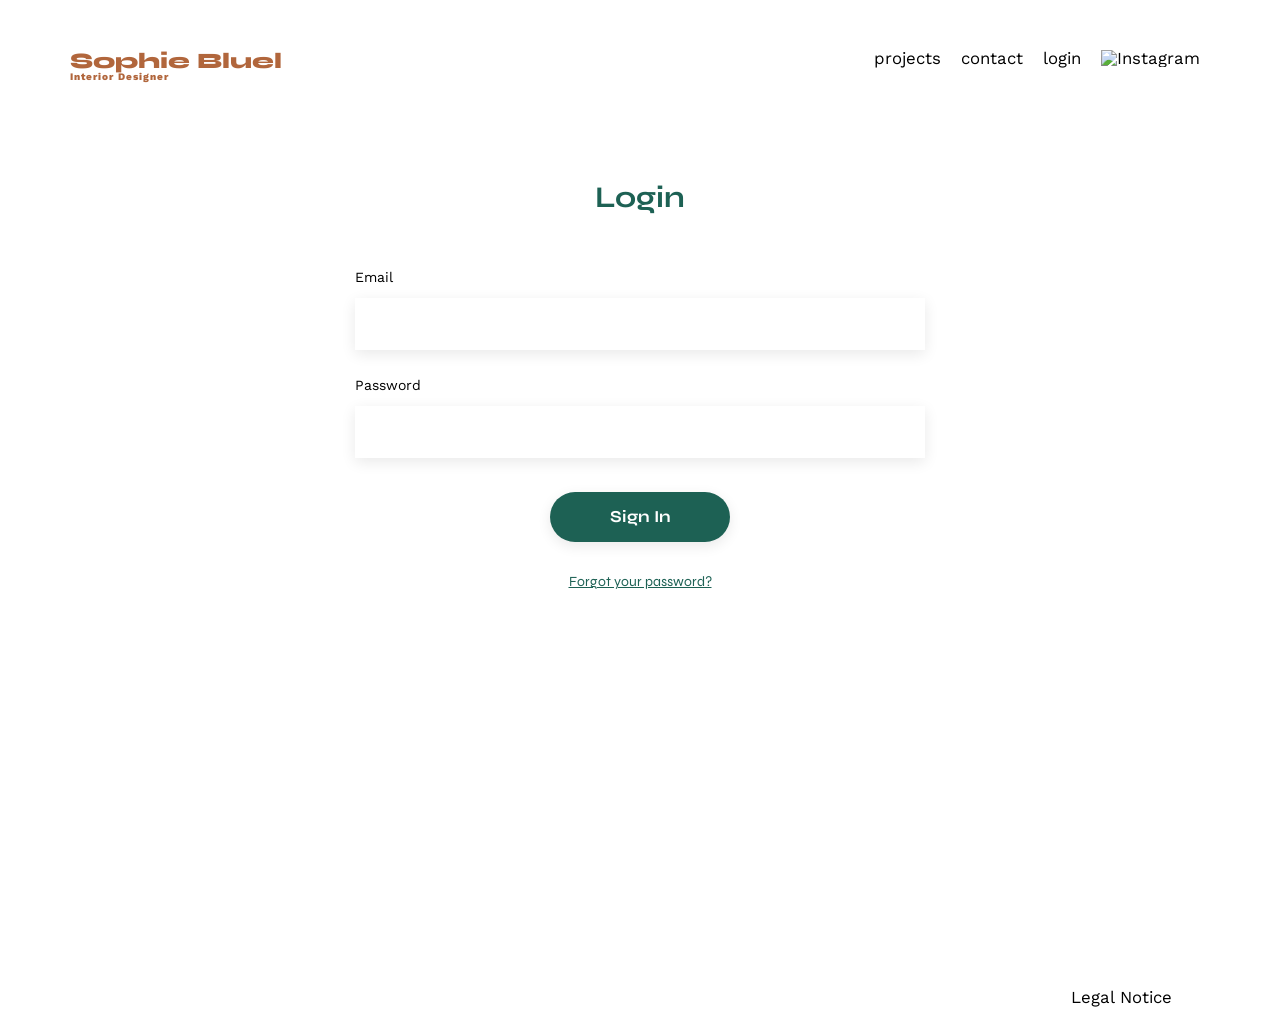
==== FrontEnd/login.html @ ebe4f07c "Steo 2.1: Designing Integration of the Form Page" ====
<!DOCTYPE html>
<html lang="fr">
<head>
	<meta charset="UTF-8">
	<title>Sophie Bluel - Interior Designer</title>
	<meta name="viewport" content="width=device-width, initial-scale=1.0">
	<link rel="preconnect" href="https://fonts.googleapis.com">
	<link rel="preconnect" href="https://fonts.gstatic.com" crossorigin>
	<link href="https://fonts.googleapis.com/css2?family=Syne:wght@700;800&family=Work+Sans&display=swap" rel="stylesheet">
	<meta name="description" content="">
	<link rel="stylesheet" href="./assets/style.css">
	<script type="module" src="gallery.js"></script>
</head>
<body>
<header>
	<h1>Sophie Bluel <span>Interior Designer</span></h1>
	<nav>
		<ul>
			<li>projects</li>
			<li>contact</li>
			<li>login</li>
			<li><img src="./assets/icons/instagram.png" alt="Instagram"></li>
		</ul>
	</nav>
</header>
<main>
	<section id="login">
        <h2>Login</h2>
        <form action="#" method="post">
            <label for="email">Email</label>
			<input type="email" name="email" id="email">

            <label for="password">Password</label>
            <input type="text" id="password" name="password">

            <input type="submit" id="submit" value="Sign In">

            <a href="#" class="forgot-password">Forgot your password?</a>
        </form>
    </section>
</main>

<footer>
	<nav>
		<ul>
			<li>Legal Notice</li>
		</ul>
	</nav>
</footer>
</body>
</html>
---- FrontEnd/assets/style.css ----
/* http://meyerweb.com/eric/tools/css/reset/
   v2.0 | 20110126
   License: none (public domain)
*/

html, body, div, span, applet, object, iframe,
h1, h2, h3, h4, h5, h6, p, blockquote, pre,
a, abbr, acronym, address, big, cite, code,
del, dfn, em, img, ins, kbd, q, s, samp,
small, strike, strong, sub, sup, tt, var,
b, u, i, center,
dl, dt, dd, ol, ul, li,
fieldset, form, label, legend,
table, caption, tbody, tfoot, thead, tr, th, td,
article, aside, canvas, details, embed,
figure, figcaption, footer, header, hgroup,
menu, nav, output, ruby, section, summary,
time, mark, audio, video {
	margin: 0;
	padding: 0;
	border: 0;
	font-size: 100%;
	font: inherit;
	vertical-align: baseline;
}
/* HTML5 display-role reset for older browsers */
article, aside, details, figcaption, figure,
footer, header, hgroup, menu, nav, section {
	display: block;
}
body {
	line-height: 1;
}
ol, ul {
	list-style: none;
}
blockquote, q {
	quotes: none;
}
blockquote:before, blockquote:after,
q:before, q:after {
	content: '';
	content: none;
}
table {
	border-collapse: collapse;
	border-spacing: 0;
}
/** end reset css**/
body {
	max-width: 1140px;
	margin:auto;
	font-family: 'Work Sans' ;
	font-size: 14px;
}
header {
	display: flex;
	justify-content: space-between;
	margin: 50px 0
}
section {
	margin: 50px 0
}

h1{
	display: flex;
	flex-direction: column;
	font-family: 'Syne';
	font-size: 22px;
	font-weight: 800;
	color: #B1663C
}

h1 > span {
	font-family: 'Work Sans';
	font-size:10px;
	letter-spacing: 0.1em;
;
}

h2{
	font-family: 'Syne';
	font-weight: 700;
	font-size: 30px;
	color: #1D6154
}
nav ul {
	display: flex;
	align-items: center;
	list-style-type: none;

}
nav li {
	padding: 0 10px;
	font-size: 1.2em;
}

li:hover {
	color: #B1663C;
}
#introduction {
	display: flex;
	align-items: center;
}
#introduction figure {
	flex: 1
}
#introduction img {
	display: block;
	margin: auto;
	width: 80%;
}

#introduction article {
	flex: 1
}
#introduction h2 {
	margin-bottom: 1em;
}

#introduction p {
	margin-bottom: 0.5em;
}
#portfolio h2 {
	text-align: center;
	margin-bottom: 1em;
}
.filters {
	display: flex;
	justify-content: center;
	gap: 10px;
}
.filters button {
	border-radius: 20px;
	border-color: #1D6154;
	padding: 10px;
	min-width: 100px;

    font-family: 'Syne';
	font-size:16px;
}

.clicked {
	color: white;
	border-color: #1D6154;
	background-color: #1D6154;
}
.gallery {
	width: 100%;
	display: grid;
	grid-template-columns: 1fr 1fr 1fr;
	grid-column-gap: 20px;
	grid-row-gap: 20px;
}

.gallery img {
	width: 100%;

}
#contact {
	width: 50%;
margin: auto;
}
#login {
	width: 50%;
	margin-top: 100px;
	margin-left: auto;
	margin-right: auto;
	margin-bottom: 400px;
}
#contact > *,
#login > * {
	text-align: center;

}
#contact h2 {
	margin-bottom: 20px;
}
#contact form,
#login form {
	text-align: left;
	margin-top:30px;
	display: flex;
	flex-direction: column;
}

#contact input,
#login input {
	height: 50px;
	font-size: 1.2em;
	border: none;
	box-shadow: 0px 4px 14px rgba(0, 0, 0, 0.09);
}
#contact label,
#login label {
	margin: 2em 0 1em 0;
}
#contact textarea {
	border: none;
	box-shadow: 0px 4px 14px rgba(0, 0, 0, 0.09);
}

input[type="submit"]{
	font-family: 'Syne';
	font-weight: 700;
	color: white;
	background-color: #1D6154;
	margin : 2em auto ;
	width: 180px;
	text-align: center;
	border-radius: 60px ;
}

.forgot-password {
	text-align: center;
	font-family: 'Syne';
	color: #1D6154;
}

footer nav ul {
	display: flex;
	justify-content: flex-end;
	margin: 2em
}
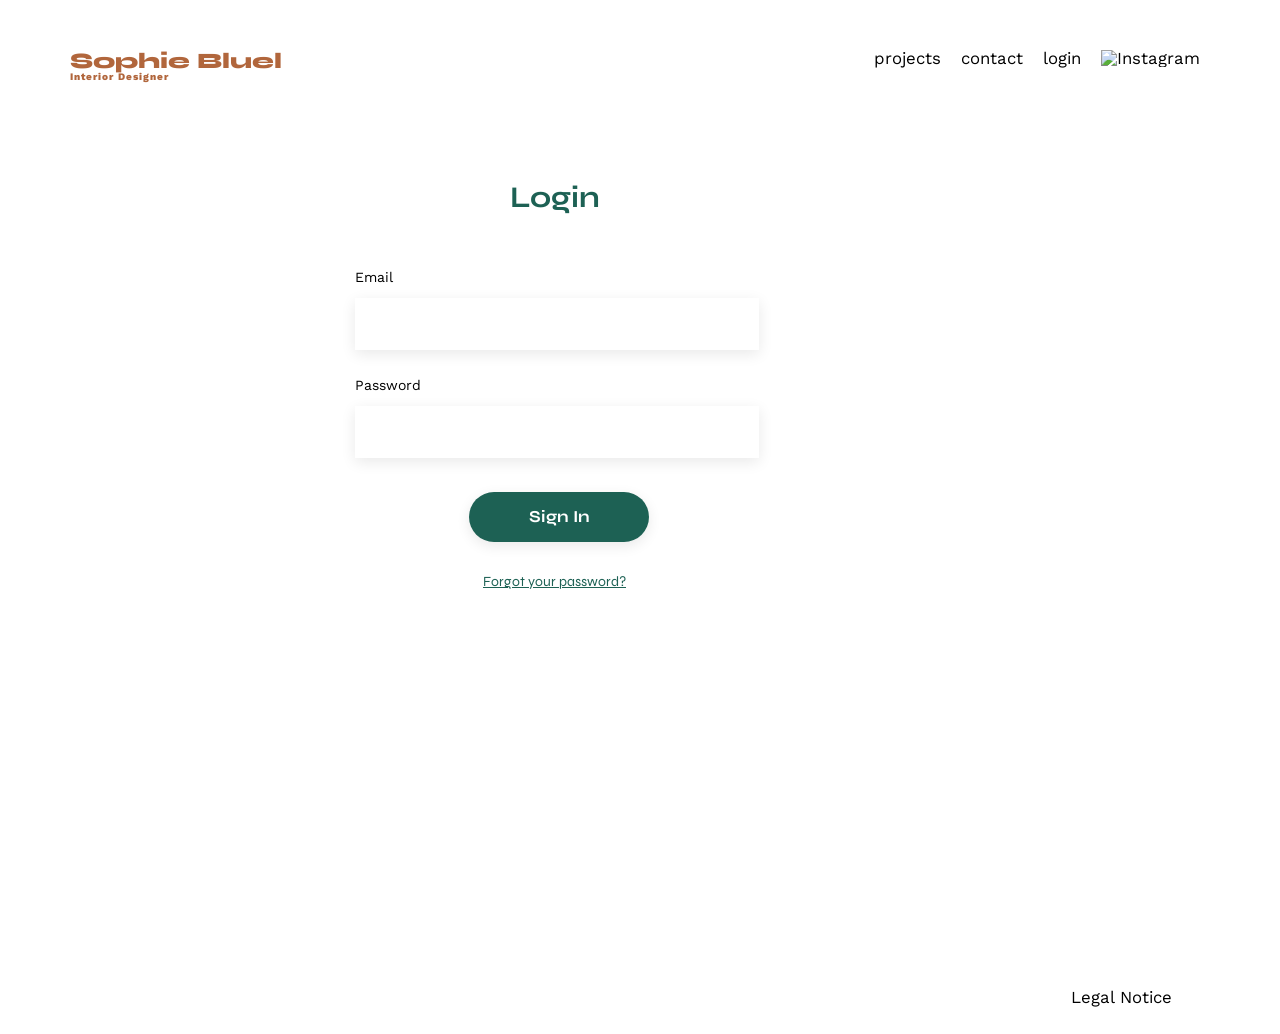
==== commit 8b248c01: "Step 2.2: Authentifying a User. TODO: Save token" ====
--- a/FrontEnd/login.html
+++ b/FrontEnd/login.html
@@ -1,5 +1,5 @@
 <!DOCTYPE html>
-<html lang="fr">
+<html lang="en">
 <head>
 	<meta charset="UTF-8">
 	<title>Sophie Bluel - Interior Designer</title>
@@ -9,7 +9,7 @@
 	<link href="https://fonts.googleapis.com/css2?family=Syne:wght@700;800&family=Work+Sans&display=swap" rel="stylesheet">
 	<meta name="description" content="">
 	<link rel="stylesheet" href="./assets/style.css">
-	<script type="module" src="gallery.js"></script>
+	<script type="module" src="login.js"></script>
 </head>
 <body>
 <header>
@@ -26,12 +26,12 @@
 <main>
 	<section id="login">
         <h2>Login</h2>
-        <form action="#" method="post">
+        <form action="#" method="post" class="login-form">
             <label for="email">Email</label>
-			<input type="email" name="email" id="email">
+			<input type="email" name="email" id="email" autocomplete="email">
 
             <label for="password">Password</label>
-            <input type="text" id="password" name="password">
+            <input type="password" name="password" id="password">
 
             <input type="submit" id="submit" value="Sign In">
 
--- a/FrontEnd/assets/style.css
+++ b/FrontEnd/assets/style.css
@@ -88,11 +88,13 @@
 	display: flex;
 	align-items: center;
 	list-style-type: none;
-
 }
 nav li {
 	padding: 0 10px;
 	font-size: 1.2em;
+}
+.login {
+	text-decoration: none;
 }
 
 li:hover {
@@ -176,6 +178,9 @@
 #contact h2 {
 	margin-bottom: 20px;
 }
+#login h2 {
+	margin-left: -30%;
+}
 #contact form,
 #login form {
 	text-align: left;
@@ -211,10 +216,20 @@
 	border-radius: 60px ;
 }
 
+#submit {
+	margin-left: 20%;
+}
+
+#email,
+#password {
+	width: 400px;
+}
+
 .forgot-password {
 	text-align: center;
 	font-family: 'Syne';
 	color: #1D6154;
+	margin-left: -30%;
 }
 
 footer nav ul {
